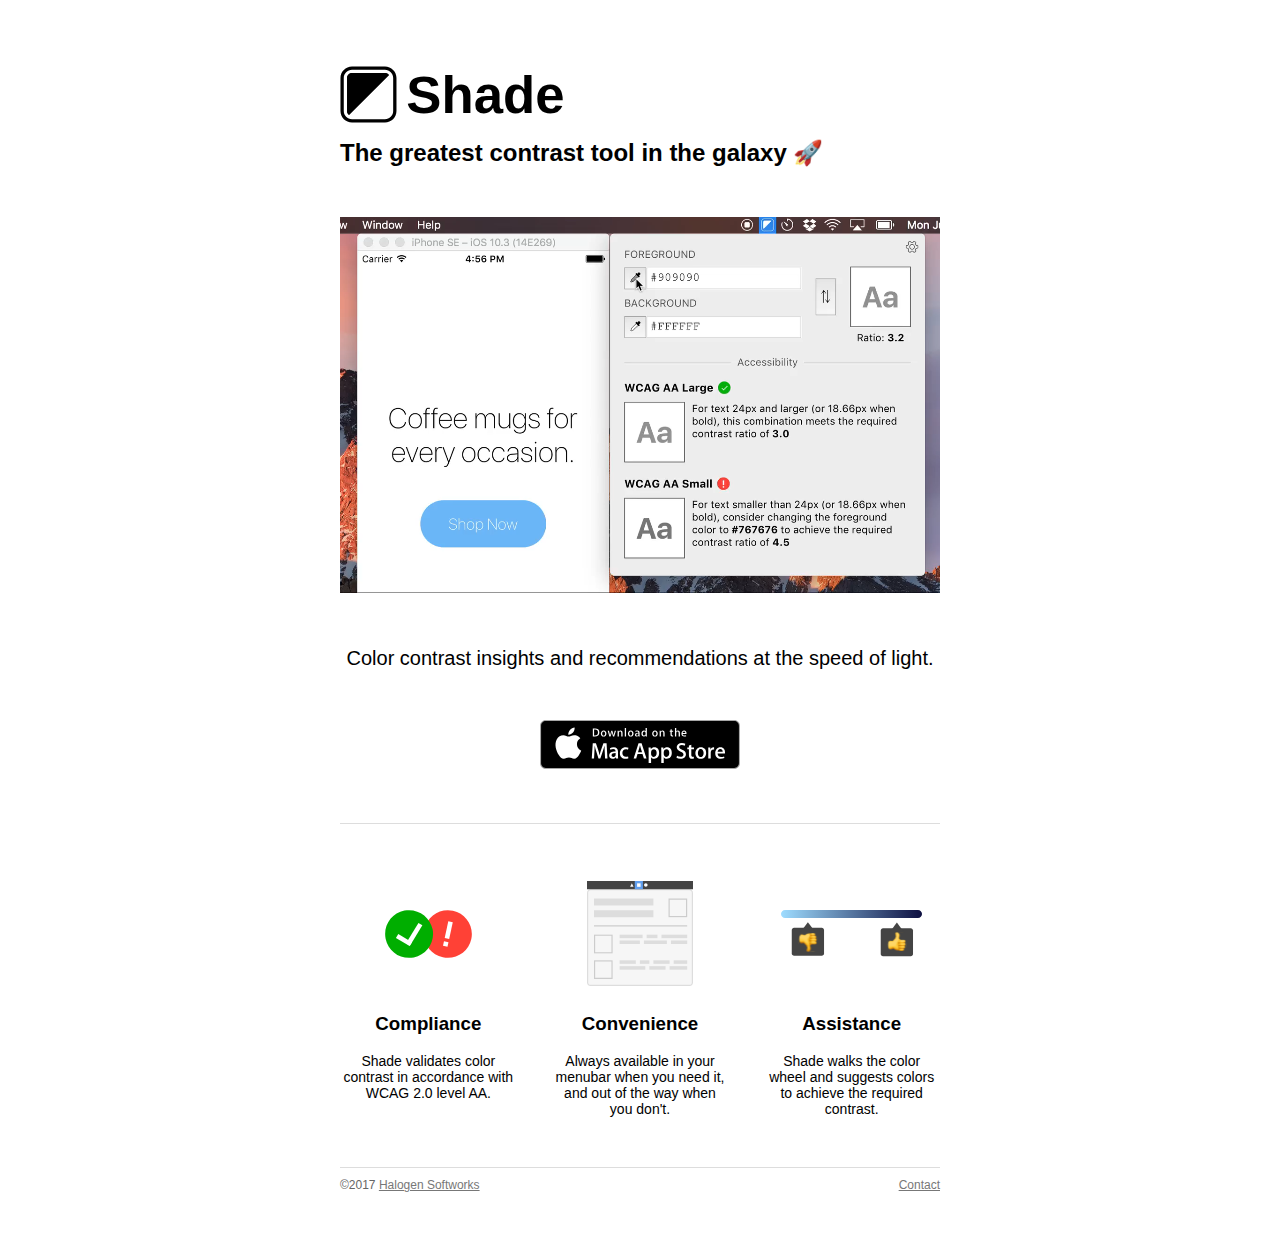
==== shade/index.html @ 19df9d9c "new app store badge" ====
<!DOCTYPE html>
<html lang="en">

<head>
  <title>Shade</title>
  <meta name="description" content="The greatest contrast tool in the galaxy">
  <link id="favicon" rel="icon" href="https://cdn.glitch.com/ff6c1c8b-f5d4-4d70-8546-8b3ab175036a%2Ficon-tight.png?1495054913487"
    type="image/x-icon">
  <meta charset="utf-8">
  <meta http-equiv="X-UA-Compatible" content="IE=edge">
  <meta name="viewport" content="width=device-width, initial-scale=1">
  <link rel="stylesheet" href="style.css">
</head>

<body>

  <header>
    <h1>
      <svg class="logo" xmlns="http://www.w3.org/2000/svg" xmlns:xlink="http://www.w3.org/1999/xlink" width="280" viewbox="-7 -7 170 54"
        version="1.1">
        <title>icon-tight</title>
        <desc>Created using Figma</desc>
        <g id="Canvas" transform="translate(-131 0)">
          <g id="icon-tight">
            <g id="Mask Group">
              <mask id="mask0_alpha" mask-type="alpha">
                <g id="Rectangle 2">
                  <use xlink:href="#path0_fill" transform="translate(138 7)" />
                  <mask id="mask1_outline_ins">
                    <use xlink:href="#path0_fill" fill="white" transform="translate(138 7)" />
                  </mask>
                  <g mask="url(#mask1_outline_ins)">
                    <use xlink:href="#path1_stroke_2x" transform="translate(138 7)" />
                  </g>
                </g>
              </mask>
              <g id="Vector" mask="url(#mask0_alpha)">
                <use xlink:href="#path2_fill" transform="translate(134.5 3.5)" />
                <use xlink:href="#path3_stroke" transform="translate(134.5 3.5)" />
              </g>
            </g>
            <g id="Rectangle">
              <use xlink:href="#path4_stroke" transform="translate(135 4)" />
            </g>
          </g>
        </g>
        <text transform="translate(43 31)">Shade</text>

        <defs>
          <path id="path0_fill" d="M 0 3C 0 1.34315 1.34315 0 3 0L 23 0C 24.6569 0 26 1.34315 26 3L 26 23C 26 24.6569 24.6569 26 23 26L 3 26C 1.34315 26 0 24.6569 0 23L 0 3Z"
          />
          <path id="path1_stroke_2x" d="M 3 4L 23 4L 23 -4L 3 -4L 3 4ZM 22 3L 22 23L 30 23L 30 3L 22 3ZM 23 22L 3 22L 3 30L 23 30L 23 22ZM 4 23L 4 3L -4 3L -4 23L 4 23ZM 3 -4C -0.865993 -4 -4 -0.865993 -4 3L 4 3C 4 3.55228 3.55228 4 3 4L 3 -4ZM 23 4C 22.4477 4 22 3.55228 22 3L 30 3C 30 -0.865993 26.866 -4 23 -4L 23 4ZM 22 23C 22 22.4477 22.4477 22 23 22L 23 30C 26.866 30 30 26.866 30 23L 22 23ZM 3 22C 3.55228 22 4 22.4477 4 23L -4 23C -4 26.866 -0.865993 30 3 30L 3 22Z"
          />
          <path id="path2_fill" d="M 33 0L 0 33L 0 0L 33 0Z" />
          <path id="path3_stroke" d="M 0 33L -0.5 33L -0.5 34.2071L 0.353553 33.3536L 0 33ZM 33 0L 33.3536 0.353553L 34.2071 -0.5L 33 -0.5L 33 0ZM 0 0L 0 -0.5L -0.5 -0.5L -0.5 0L 0 0ZM 0.353553 33.3536L 33.3536 0.353553L 32.6464 -0.353553L -0.353553 32.6464L 0.353553 33.3536ZM 33 -0.5L 0 -0.5L 0 0.5L 33 0.5L 33 -0.5ZM -0.5 0L -0.5 33L 0.5 33L 0.5 0L -0.5 0Z"
          />
          <path id="path4_stroke" d="M 6 1L 26 1L 26 -1L 6 -1L 6 1ZM 31 6L 31 26L 33 26L 33 6L 31 6ZM 26 31L 6 31L 6 33L 26 33L 26 31ZM 1 26L 1 6L -1 6L -1 26L 1 26ZM 6 -1C 2.13401 -1 -1 2.13401 -1 6L 1 6C 1 3.23858 3.23858 1 6 1L 6 -1ZM 26 1C 28.7614 1 31 3.23858 31 6L 33 6C 33 2.13401 29.866 -1 26 -1L 26 1ZM 31 26C 31 28.7614 28.7614 31 26 31L 26 33C 29.866 33 33 29.866 33 26L 31 26ZM 6 31C 3.23858 31 1 28.7614 1 26L -1 26C -1 29.866 2.13401 33 6 33L 6 31Z"
          />
          <pattern id="space" patternunits="userSpaceOnUse" width="240" height="160">
            <image xlink:href="assets/space.jpg" width="240" height="160" />
          </pattern>
        </defs>
      </svg>
    </h1>

    <h2>
      The greatest contrast tool in the galaxy 🚀
    </h2>
  </header>

  <main>
    <video muted autoplay loop>
      <source src="assets/demo.mp4" type="video/mp4"> Your browser does not support the video tag :(
    </video>

    <div class="tagline">
      Color contrast insights and recommendations at the speed of light.
    </div>

    <div class="download">
      <img width="200" alt="Download on the App Store" src="assets/appstore.svg">
    </div>

    <hr>

    <section class="highlights">
      <div class="item">
        <div class="img-container">
          <img id="badges" alt="" src="assets/compliance.svg">
        </div>

        <h3>
          Compliance
        </h3>

        <p>
          Shade validates color contrast in accordance with WCAG 2.0 level AA.
        </p>
      </div>

      <div class="item">
        <div class="img-container">
          <img id="menubar" alt="" src="assets/menubar.svg">
        </div>

        <h3>
          Convenience
        </h3>

        <p>
          Always available in your menubar when you need it, and out of the way when you don't.
        </p>
      </div>

      <div class="item">
        <div class="img-container">
          <img id="gradient" alt="" src="assets/gradient.svg">
        </div>

        <h3>
          Assistance
        </h3>

        <p>
          Shade walks the color wheel and suggests colors to achieve the required contrast.
        </p>
      </div>
    </section>

  </main>

  <hr class="footer">

  <footer>
    <div>
      &copy;2017 <a href="http://halogensoftworks.com">Halogen Softworks</a>
    </div>

    <div>
      <a href="mailto:shade@halogensoftworks.com">Contact</a>
    </div>
  </footer>

  <script src="script.js"></script>

</body>

</html>
---- shade/style.css ----
* {
  box-sizing: border-box;
}

body {
  width: 600px;
  margin: 50px auto;

  font-family: -apple-system, BlinkMacSystemFont, /* MacOS and iOS */
               'avenir next', avenir, /* MacOS and iOS */
               'Segoe UI', /* Windows */
               'lucida grande', /* Older MacOS */
               'helvetica neue', helvetica, /* Older MacOS */
               'Fira Sans', /* Firefox OS */
               roboto, noto, /* Google stuff */
               'Droid Sans', /* Old Google stuff */
               cantarell, oxygen, ubuntu, /* Linux stuff */
               'franklin gothic medium', 'century gothic', /* Windows stuff */
               'Liberation Sans', /* Linux */
               sans-serif; /* Everything else */


}

::selection {
  background: purple;
  color: white;
  fill: white;
  filter: brightness(1);
}


.logo {
  vertical-align: bottom;
  margin-right: 10px;
  margin-left: -16px;
}



h1 {
  margin-bottom: 0;
}

h2 {
  margin: 0;
}


video {
  width: 100%;
}


ul {
  margin: 0;
  padding-left: 1.5em;
}


li {
  font-size: 22px;
  line-height: 1.8;
}

/* Space hover effect! */
.space {
  filter: brightness(0);
  transition: filter 250ms ease-in-out;
}

h1:hover .space {
  filter: brightness(1);
}

h1:hover .space g,
h1:hover .space text {
  fill: url(#space);
}

.highlights {
  display: flex;
  align-content: space-between;
}

.item {
  flex-grow: 1;
  flex-basis: 0;

  display: flex;
  flex-direction: column;
  justify-content: flex-start;
  padding-right: 35px;
}

.item .img-container {
  display: flex;
  justify-content: center;
  align-items: center;
  height: 120px;
}

.img-container img#badges {
  width: 50%;
}

.img-container img#menubar {
  width: 60%;
}

.img-container img#gradient {
  width: 80%;
}

.item:last-child {
  padding-right: 0;
}

.item h3 {
  text-align: center;
}

.item p {
  margin: 0;
  font-size: 14px;
  text-align: center;
}

.download {
  margin-bottom: 40px;
  text-align: center;
}

footer {
  display: flex;
  justify-content: space-between;
  font-size: 12px;
  color: #666;
  margin-bottom: 40px;
}

footer a {
  color: #777;
}

footer a:hover {
  color: purple;
}

hr {
  background: #ddd;
  height: 1px;
  border: none;
  box-shadow: none;
}

video, hr, .tagline {
  margin: 50px 0;
}

.tagline {
  text-align: center;
  margin-top: 0;
  font-size: 20px;
}

hr.footer {
  margin-bottom: 10px;
}

#support {
  border: 2px dashed #000;
  line-height: 1.4;
  background: #eee;
  padding: 0 20px;
  font-size: 20px;
  margin-top: 30px;
}

#support a {
  color: purple;
}

/* */

@media screen and (max-width: 599px) {
  body {
    width: 100%;
    margin: 0;
    padding: 15px;
  }

  video {
    margin-bottom: 30px;
  }

  li {
    margin: 20px 0;
    font-size: 20px;
  }

  .highlights {
    flex-direction: column;
  }

  .item {
    flex-basis: auto;
    padding: 0;
    margin-bottom: 50px;
  }

  .item .img-container {
    height: auto;
  }

  .img-container img#badges {
    width: 30%;
  }

  .img-container img#menubar {
    width: 33%;
  }

  .img-container img#gradient {
    width: 50%;
  }


  .item h3 {
    font-size: 24px;
  }

  .item p {
    font-size: 18px;
    margin: 0 20px;
  }
}
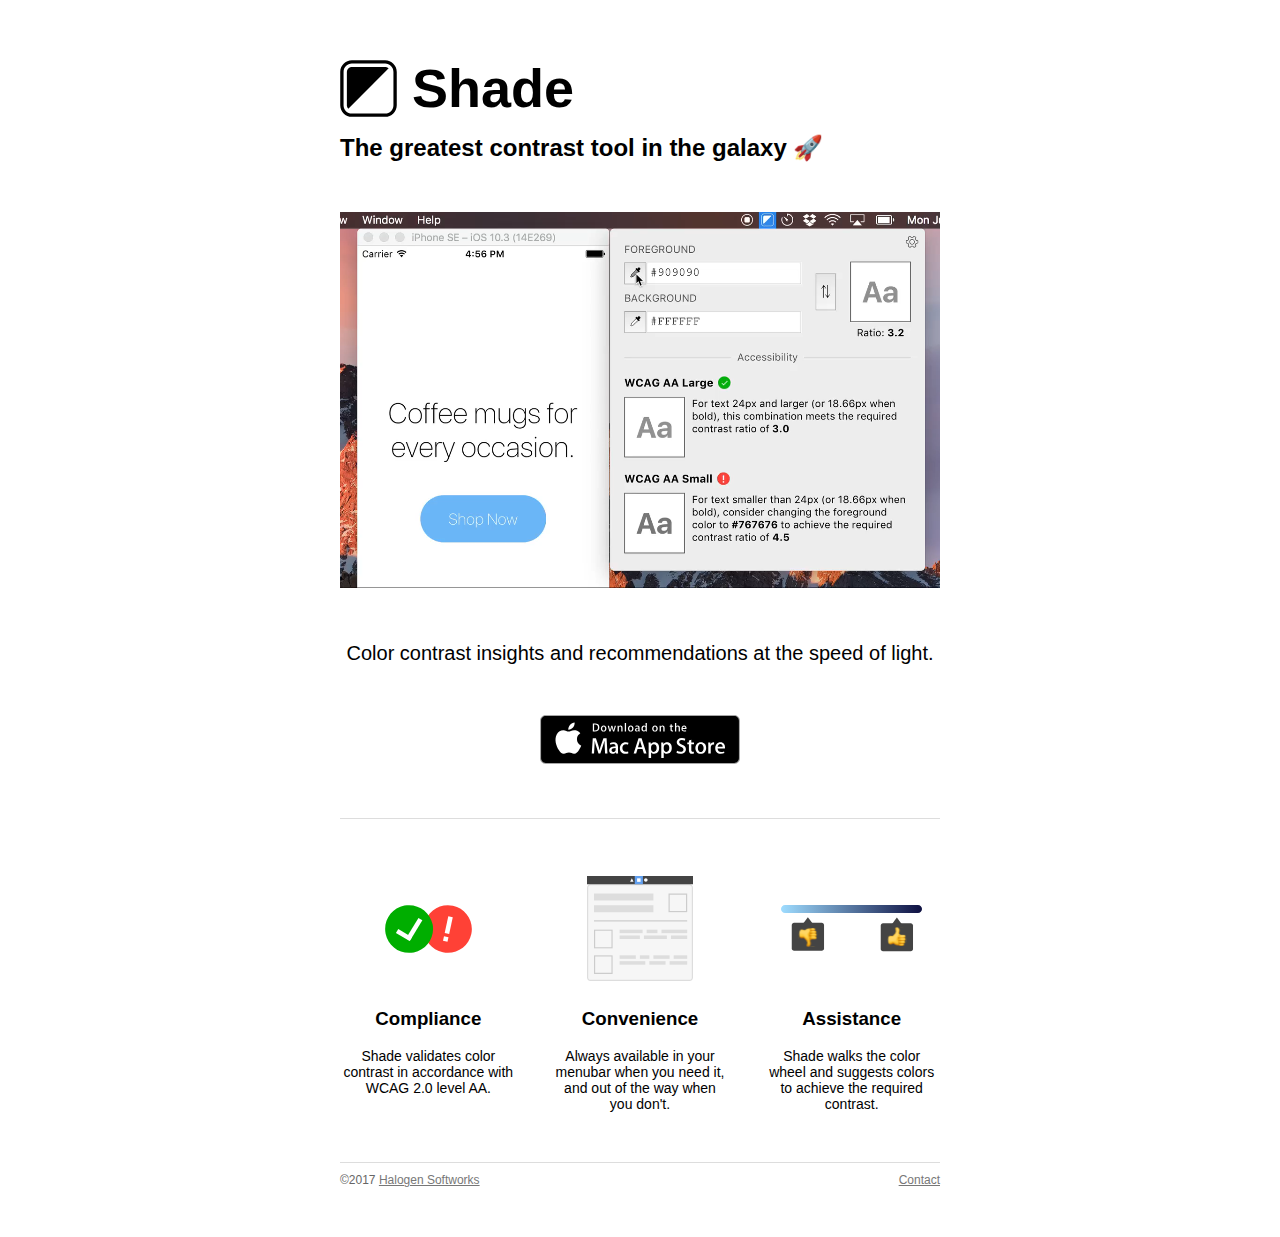
==== commit 1efbb373: "fix logo in IE and remove space effect" ====
--- a/shade/index.html
+++ b/shade/index.html
@@ -16,51 +16,27 @@
 
   <header>
     <h1>
-      <svg class="logo" xmlns="http://www.w3.org/2000/svg" xmlns:xlink="http://www.w3.org/1999/xlink" width="280" viewbox="-7 -7 170 54"
-        version="1.1">
+      <svg width="57" viewBox="4 4 48 48" version="1.1" xmlns="http://www.w3.org/2000/svg" xmlns:xlink="http://www.w3.org/1999/xlink">
         <title>icon-tight</title>
         <desc>Created using Figma</desc>
-        <g id="Canvas" transform="translate(-131 0)">
+        <g id="Canvas" transform="translate(121 16)">
           <g id="icon-tight">
-            <g id="Mask Group">
-              <mask id="mask0_alpha" mask-type="alpha">
-                <g id="Rectangle 2">
-                  <use xlink:href="#path0_fill" transform="translate(138 7)" />
-                  <mask id="mask1_outline_ins">
-                    <use xlink:href="#path0_fill" fill="white" transform="translate(138 7)" />
-                  </mask>
-                  <g mask="url(#mask1_outline_ins)">
-                    <use xlink:href="#path1_stroke_2x" transform="translate(138 7)" />
-                  </g>
-                </g>
-              </mask>
-              <g id="Vector" mask="url(#mask0_alpha)">
-                <use xlink:href="#path2_fill" transform="translate(134.5 3.5)" />
-                <use xlink:href="#path3_stroke" transform="translate(134.5 3.5)" />
-              </g>
+            <g id="Rectangle">
+              <use xlink:href="#path0_stroke" transform="translate(-115.4 -10.4)" fill="#000000" />
             </g>
-            <g id="Rectangle">
-              <use xlink:href="#path4_stroke" transform="translate(135 4)" />
+            <g id="Subtraction">
+              <use xlink:href="#path1_fill" transform="translate(-111.2 -6.2)" fill="#000000" />
             </g>
           </g>
         </g>
-        <text transform="translate(43 31)">Shade</text>
-
         <defs>
-          <path id="path0_fill" d="M 0 3C 0 1.34315 1.34315 0 3 0L 23 0C 24.6569 0 26 1.34315 26 3L 26 23C 26 24.6569 24.6569 26 23 26L 3 26C 1.34315 26 0 24.6569 0 23L 0 3Z"
+          <path id="path0_stroke" d="M 8.4 1.4L 36.4 1.4L 36.4 -1.4L 8.4 -1.4L 8.4 1.4ZM 43.4 8.4L 43.4 36.4L 46.2 36.4L 46.2 8.4L 43.4 8.4ZM 36.4 43.4L 8.4 43.4L 8.4 46.2L 36.4 46.2L 36.4 43.4ZM 1.4 36.4L 1.4 8.4L -1.4 8.4L -1.4 36.4L 1.4 36.4ZM 8.4 -1.4C 2.98761 -1.4 -1.4 2.98761 -1.4 8.4L 1.4 8.4C 1.4 4.53401 4.53401 1.4 8.4 1.4L 8.4 -1.4ZM 36.4 1.4C 40.266 1.4 43.4 4.53401 43.4 8.4L 46.2 8.4C 46.2 2.98761 41.8124 -1.4 36.4 -1.4L 36.4 1.4ZM 43.4 36.4C 43.4 40.266 40.266 43.4 36.4 43.4L 36.4 46.2C 41.8124 46.2 46.2 41.8124 46.2 36.4L 43.4 36.4ZM 8.4 43.4C 4.53401 43.4 1.4 40.266 1.4 36.4L -1.4 36.4C -1.4 41.8124 2.98761 46.2 8.4 46.2L 8.4 43.4Z"
           />
-          <path id="path1_stroke_2x" d="M 3 4L 23 4L 23 -4L 3 -4L 3 4ZM 22 3L 22 23L 30 23L 30 3L 22 3ZM 23 22L 3 22L 3 30L 23 30L 23 22ZM 4 23L 4 3L -4 3L -4 23L 4 23ZM 3 -4C -0.865993 -4 -4 -0.865993 -4 3L 4 3C 4 3.55228 3.55228 4 3 4L 3 -4ZM 23 4C 22.4477 4 22 3.55228 22 3L 30 3C 30 -0.865993 26.866 -4 23 -4L 23 4ZM 22 23C 22 22.4477 22.4477 22 23 22L 23 30C 26.866 30 30 26.866 30 23L 22 23ZM 3 22C 3.55228 22 4 22.4477 4 23L -4 23C -4 26.866 -0.865993 30 3 30L 3 22Z"
+          <path id="path1_fill" fill-rule="evenodd" d="M 4.2 0C 1.8804 0 0 1.8804 0 4.2L 0 32.2C 0 33.3598 0.470093 34.4098 1.23015 35.1698L 35.1698 1.23015C 34.4098 0.470093 33.3598 0 32.2 0L 4.2 0Z"
           />
-          <path id="path2_fill" d="M 33 0L 0 33L 0 0L 33 0Z" />
-          <path id="path3_stroke" d="M 0 33L -0.5 33L -0.5 34.2071L 0.353553 33.3536L 0 33ZM 33 0L 33.3536 0.353553L 34.2071 -0.5L 33 -0.5L 33 0ZM 0 0L 0 -0.5L -0.5 -0.5L -0.5 0L 0 0ZM 0.353553 33.3536L 33.3536 0.353553L 32.6464 -0.353553L -0.353553 32.6464L 0.353553 33.3536ZM 33 -0.5L 0 -0.5L 0 0.5L 33 0.5L 33 -0.5ZM -0.5 0L -0.5 33L 0.5 33L 0.5 0L -0.5 0Z"
-          />
-          <path id="path4_stroke" d="M 6 1L 26 1L 26 -1L 6 -1L 6 1ZM 31 6L 31 26L 33 26L 33 6L 31 6ZM 26 31L 6 31L 6 33L 26 33L 26 31ZM 1 26L 1 6L -1 6L -1 26L 1 26ZM 6 -1C 2.13401 -1 -1 2.13401 -1 6L 1 6C 1 3.23858 3.23858 1 6 1L 6 -1ZM 26 1C 28.7614 1 31 3.23858 31 6L 33 6C 33 2.13401 29.866 -1 26 -1L 26 1ZM 31 26C 31 28.7614 28.7614 31 26 31L 26 33C 29.866 33 33 29.866 33 26L 31 26ZM 6 31C 3.23858 31 1 28.7614 1 26L -1 26C -1 29.866 2.13401 33 6 33L 6 31Z"
-          />
-          <pattern id="space" patternunits="userSpaceOnUse" width="240" height="160">
-            <image xlink:href="assets/space.jpg" width="240" height="160" />
-          </pattern>
         </defs>
       </svg>
+      Shade
     </h1>
 
     <h2>
--- a/shade/style.css
+++ b/shade/style.css
@@ -39,7 +39,13 @@
 
 
 h1 {
-  margin-bottom: 0;
+  margin-bottom: 15px;
+  font-size: 54px;
+}
+
+h1 svg {
+  position: relative;
+  top: 10px;
 }
 
 h2 {
@@ -61,21 +67,6 @@
 li {
   font-size: 22px;
   line-height: 1.8;
-}
-
-/* Space hover effect! */
-.space {
-  filter: brightness(0);
-  transition: filter 250ms ease-in-out;
-}
-
-h1:hover .space {
-  filter: brightness(1);
-}
-
-h1:hover .space g,
-h1:hover .space text {
-  fill: url(#space);
 }
 
 .highlights {
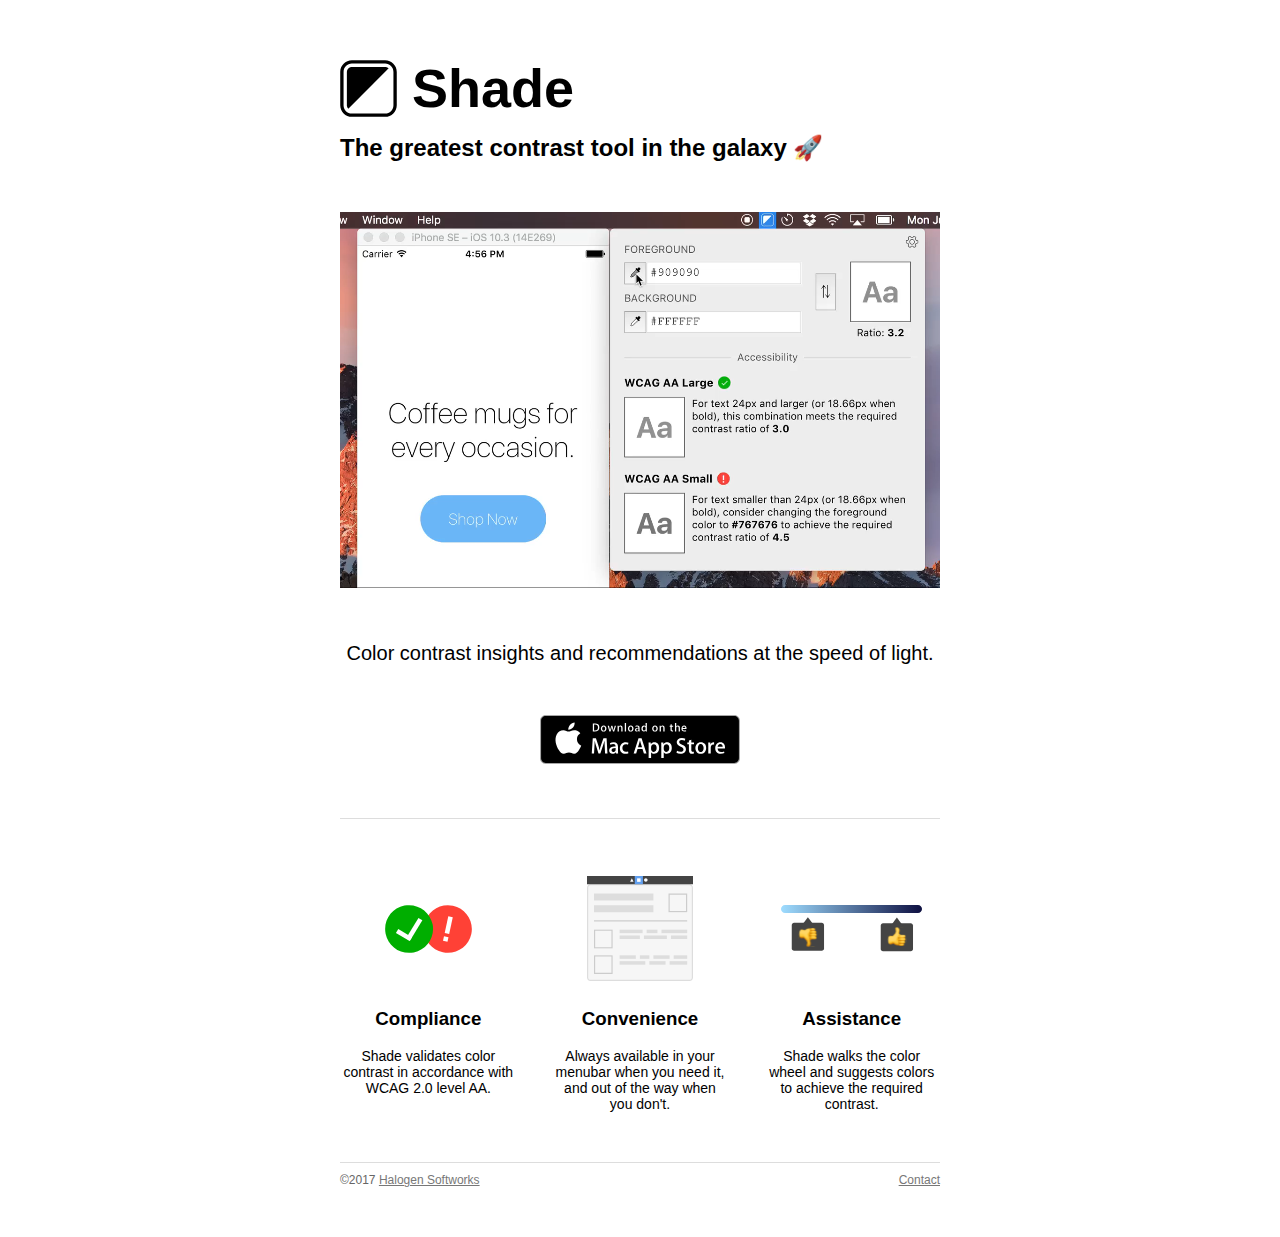
==== commit e0f33e42: "add app store link" ====
--- a/shade/index.html
+++ b/shade/index.html
@@ -54,7 +54,9 @@
     </div>
 
     <div class="download">
-      <img width="200" alt="Download on the App Store" src="assets/appstore.svg">
+      <a href="https://itunes.apple.com/us/app/shade-contrast-insights/id1247655340?ls=1&mt=12">
+        <img width="200" alt="Download on the Mac App Store" src="assets/appstore.svg">
+      </a>
     </div>
 
     <hr>
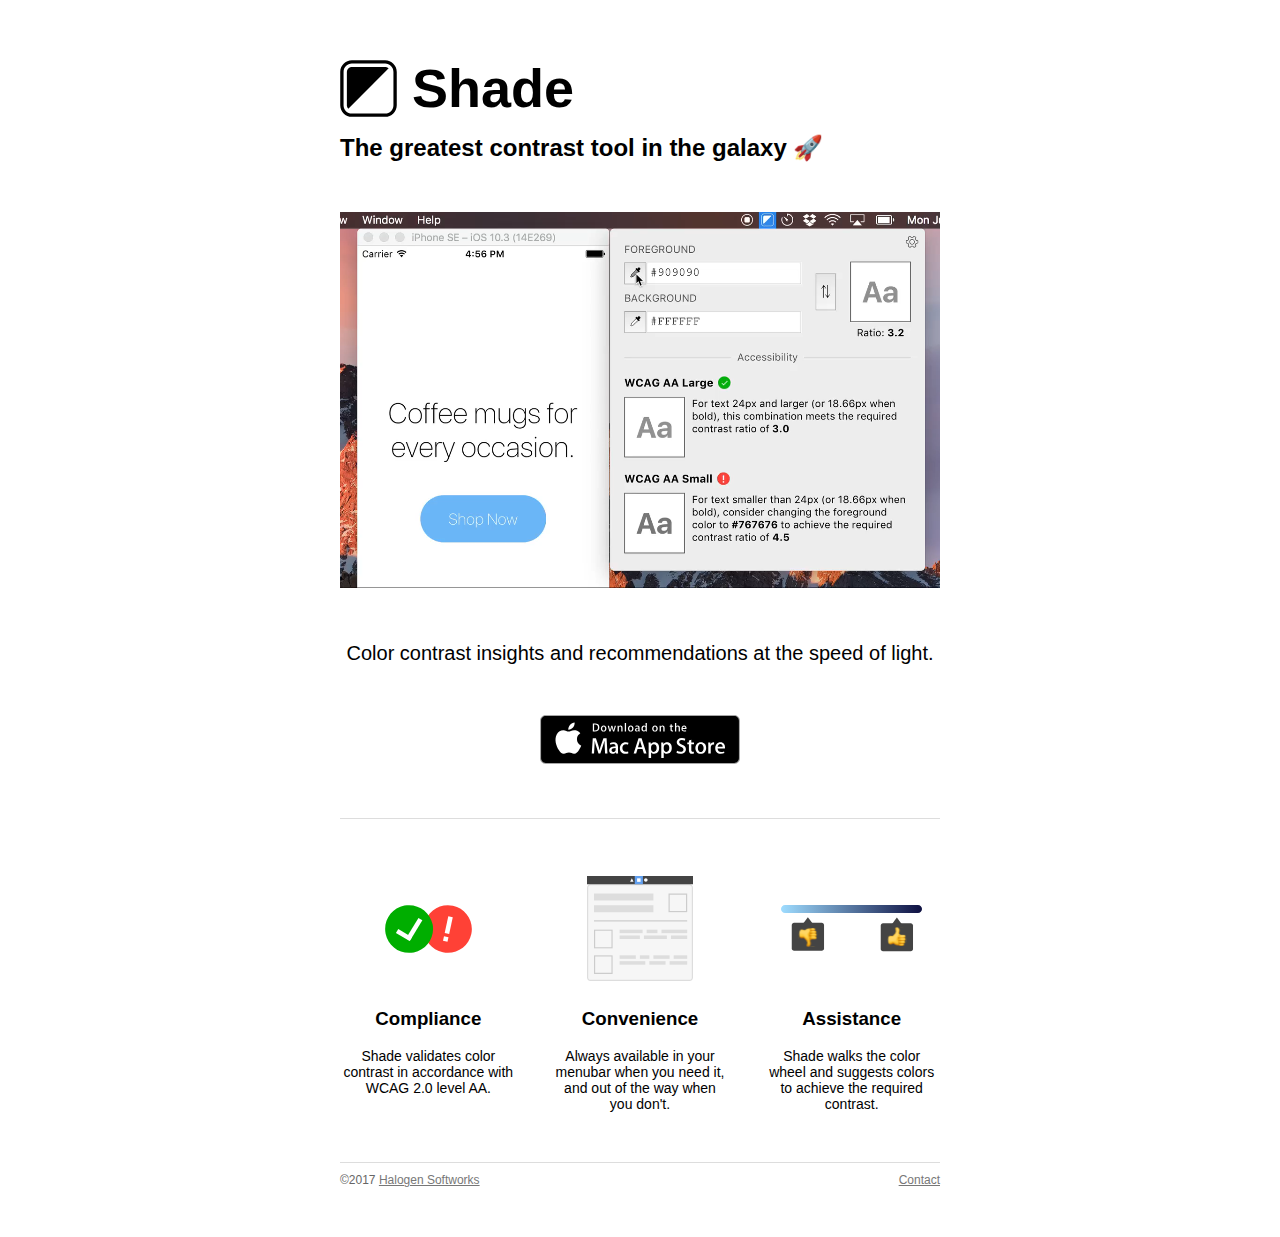
==== commit d1fe992d: "remove script" ====
--- a/shade/index.html
+++ b/shade/index.html
@@ -118,9 +118,6 @@
       <a href="mailto:shade@halogensoftworks.com">Contact</a>
     </div>
   </footer>
-
-  <script src="script.js"></script>
-
 </body>
 
 </html>
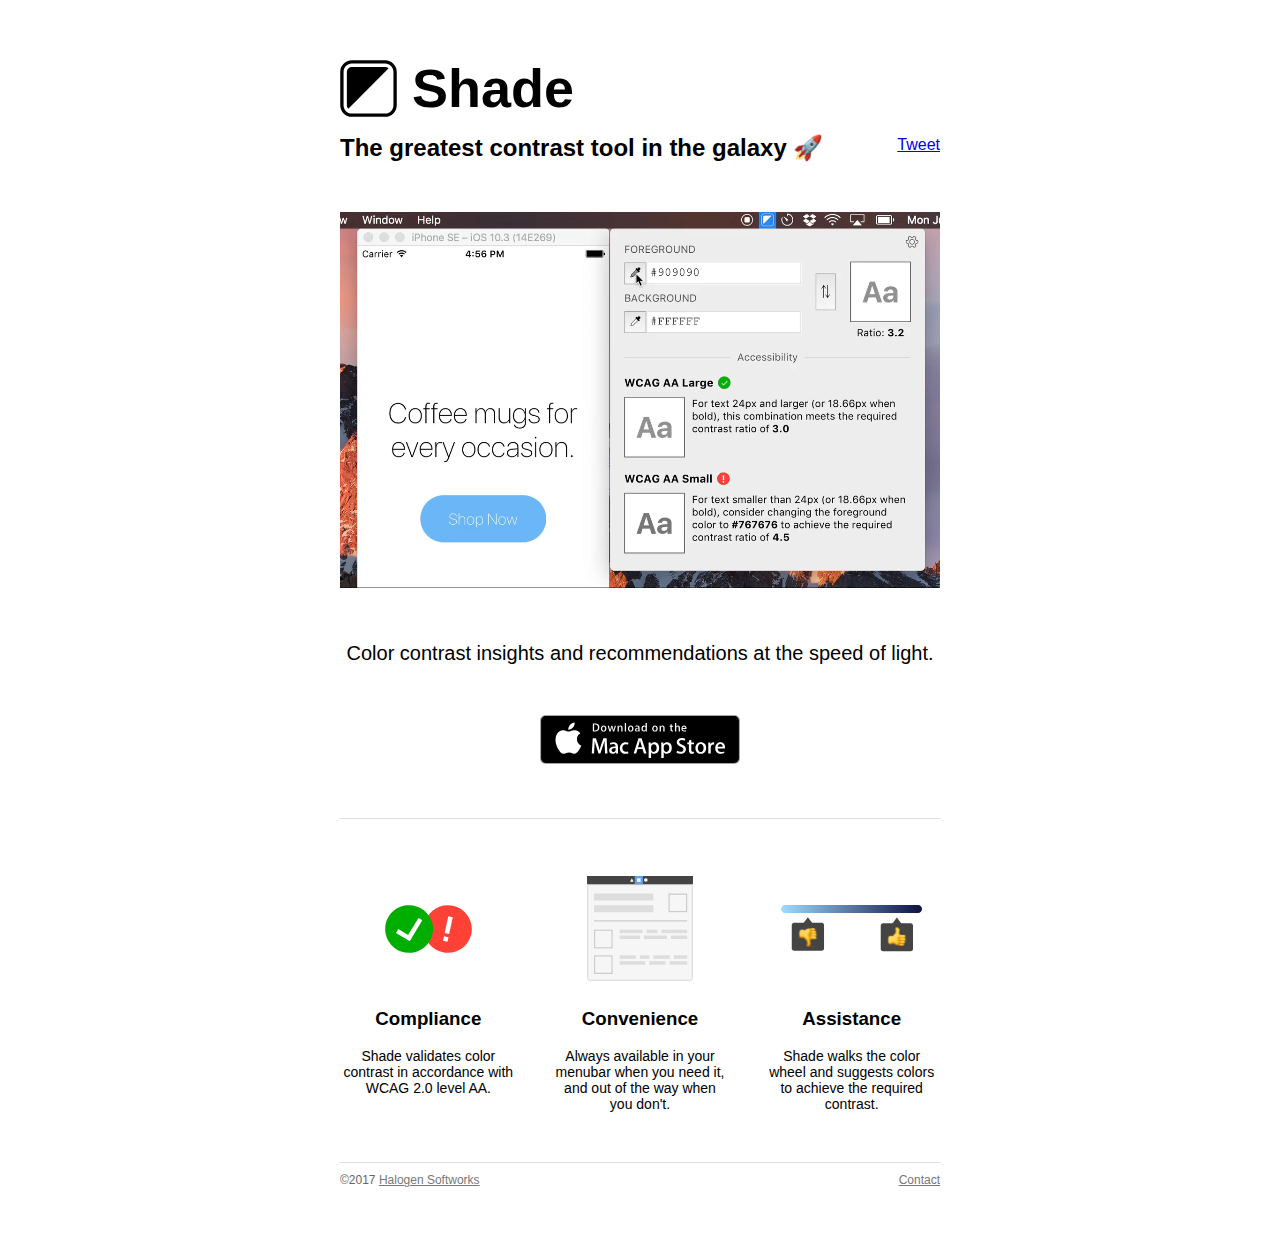
==== commit cda5d23f: "added tweet button" ====
--- a/shade/index.html
+++ b/shade/index.html
@@ -38,6 +38,8 @@
       </svg>
       Shade
     </h1>
+
+    <a href="https://twitter.com/intent/tweet" class="twitter-share-button" data-size="large" data-text="Shade – The greatest contrast tool in the galaxy 🚀">Tweet</a>
 
     <h2>
       The greatest contrast tool in the galaxy 🚀
@@ -118,6 +120,10 @@
       <a href="mailto:shade@halogensoftworks.com">Contact</a>
     </div>
   </footer>
+
+  <script>
+    !function (d, s, id) { var js, fjs = d.getElementsByTagName(s)[0], p = /^http:/.test(d.location) ? 'http' : 'https'; if (!d.getElementById(id)) { js = d.createElement(s); js.id = id; js.src = p + '://platform.twitter.com/widgets.js'; fjs.parentNode.insertBefore(js, fjs); } }(document, 'script', 'twitter-wjs');
+  </script>
 </body>
 
 </html>
--- a/shade/style.css
+++ b/shade/style.css
@@ -172,6 +172,11 @@
   color: purple;
 }
 
+.twitter-share-button {
+  float: right;
+  margin-top: 2px;
+}
+
 /* */
 
 @media screen and (max-width: 599px) {
@@ -185,6 +190,10 @@
     margin-bottom: 30px;
   }
 
+  .twitter-share-button {
+    margin-top: -55px;
+  }
+
   li {
     margin: 20px 0;
     font-size: 20px;
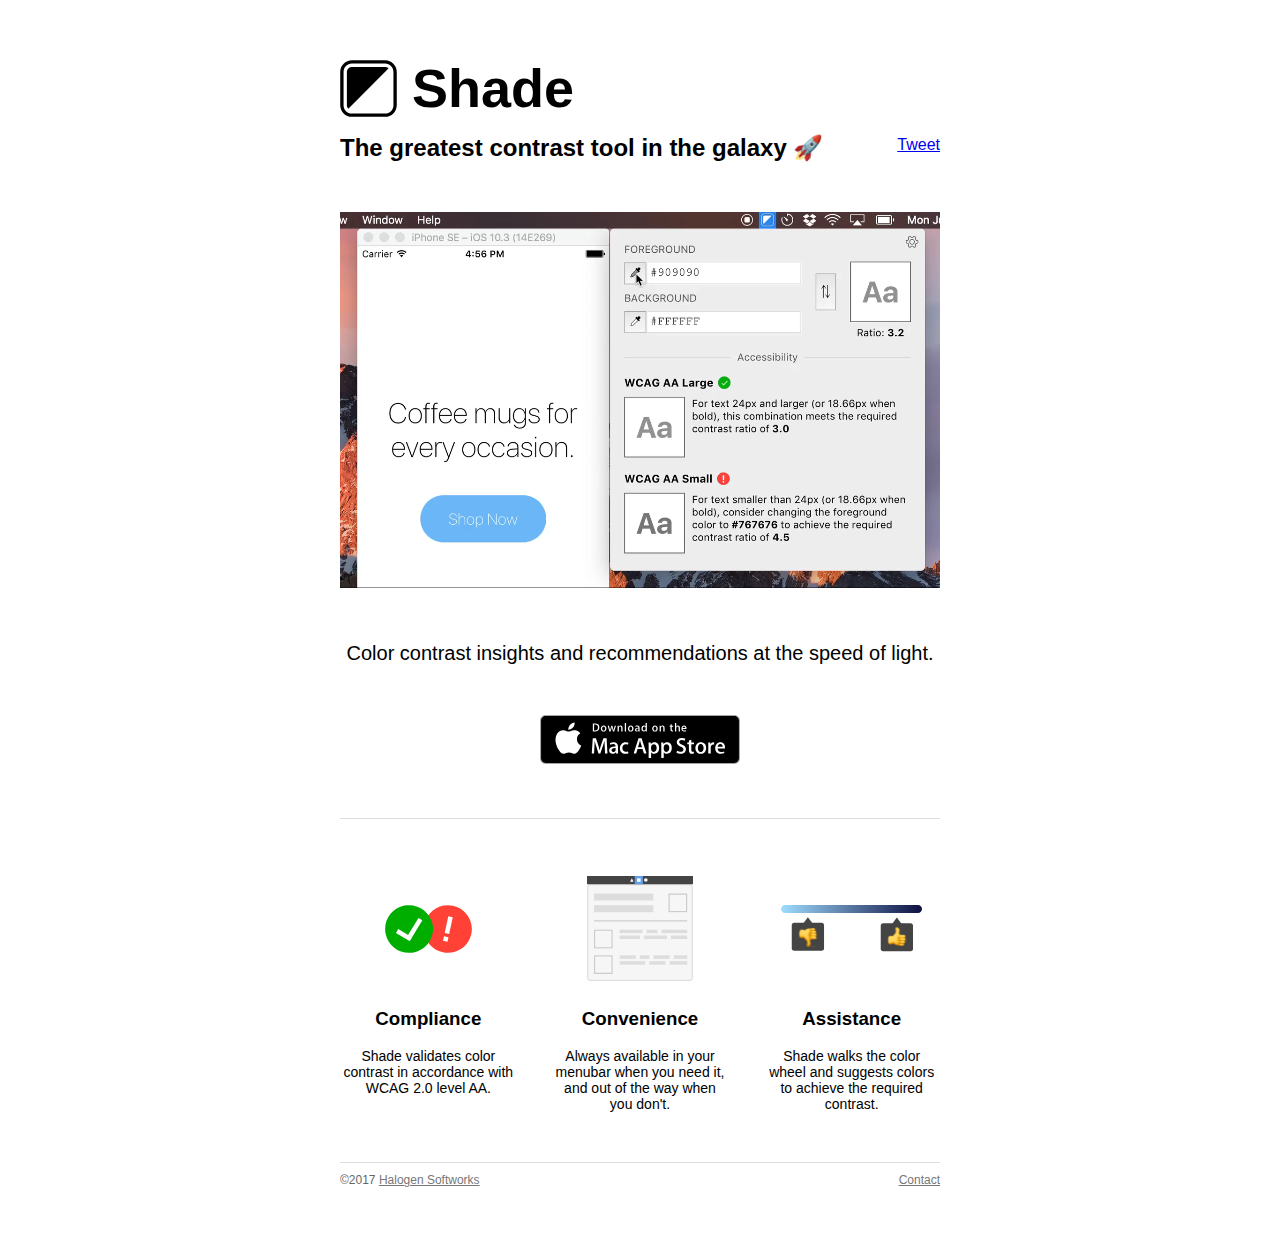
==== commit 49ddbf51: "track hovers on the app store button" ====
--- a/shade/index.html
+++ b/shade/index.html
@@ -56,7 +56,7 @@
     </div>
 
     <div class="download">
-      <a href="https://itunes.apple.com/us/app/shade-contrast-insights/id1247655340?ls=1&mt=12">
+      <a id="appstore-btn" href="https://itunes.apple.com/us/app/shade-contrast-insights/id1247655340?ls=1&mt=12">
         <img width="200" alt="Download on the Mac App Store" src="assets/appstore.svg">
       </a>
     </div>
@@ -124,6 +124,29 @@
   <script>
     !function (d, s, id) { var js, fjs = d.getElementsByTagName(s)[0], p = /^http:/.test(d.location) ? 'http' : 'https'; if (!d.getElementById(id)) { js = d.createElement(s); js.id = id; js.src = p + '://platform.twitter.com/widgets.js'; fjs.parentNode.insertBefore(js, fjs); } }(document, 'script', 'twitter-wjs');
   </script>
+
+  <script>
+    (function (i, s, o, g, r, a, m) {
+      i['GoogleAnalyticsObject'] = r; i[r] = i[r] || function () {
+        (i[r].q = i[r].q || []).push(arguments)
+      }, i[r].l = 1 * new Date(); a = s.createElement(o),
+        m = s.getElementsByTagName(o)[0]; a.async = 1; a.src = g; m.parentNode.insertBefore(a, m)
+    })(window, document, 'script', 'https://www.google-analytics.com/analytics.js', 'ga');
+
+    ga('create', 'UA-101639271-1', 'auto');
+    ga('send', 'pageview');
+  </script>
+
+  <script>
+    const target = document.getElementById("appstore-btn")
+    let entered = false
+    target.addEventListener("mouseenter", () => {
+      if (!entered) {
+        entered = true
+        ga("send", "event", "Appstore Button", "hover")
+      }
+    })
+  </script>
 </body>
 
 </html>
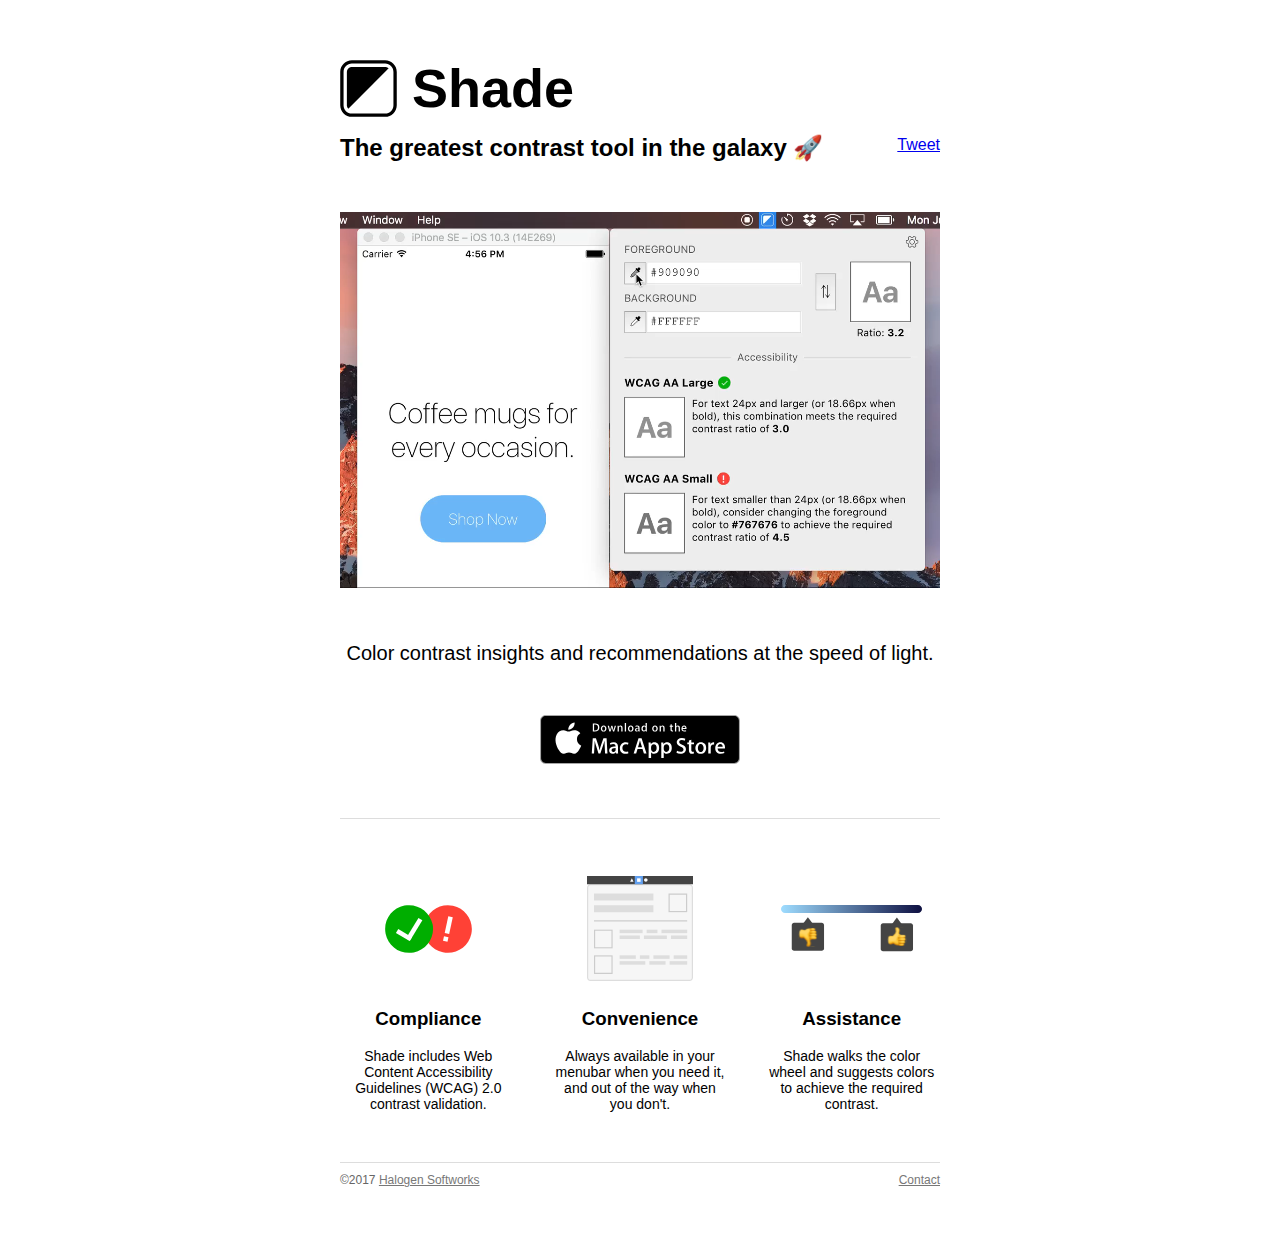
==== commit da7132d4: "fix compliance tagline" ====
--- a/shade/index.html
+++ b/shade/index.html
@@ -74,7 +74,7 @@
         </h3>
 
         <p>
-          Shade validates color contrast in accordance with WCAG 2.0 level AA.
+          Shade includes Web Content Accessibility Guidelines (WCAG) 2.0 contrast validation.
         </p>
       </div>
 
